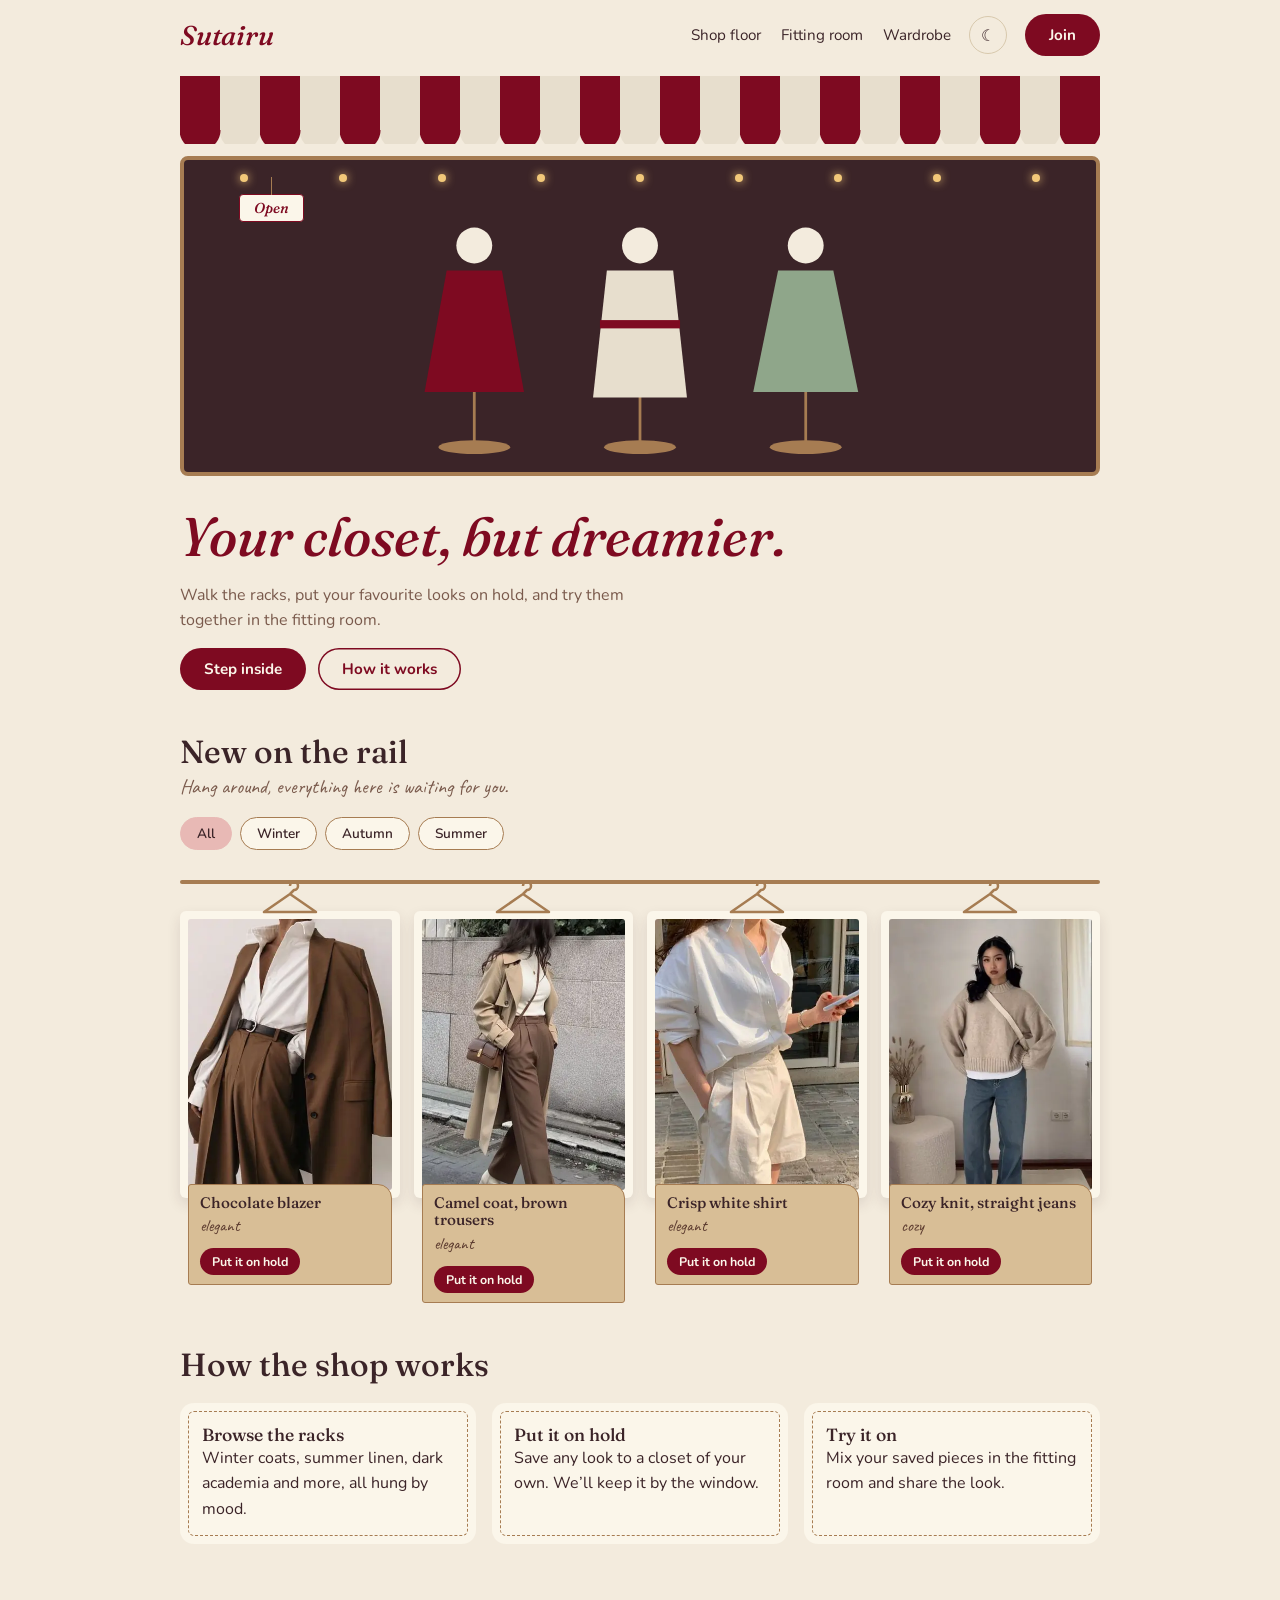
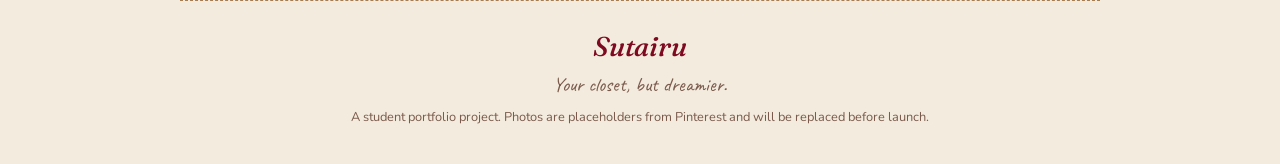
==== index.html @ e68a5284 "first commit" ====
<!DOCTYPE html>
<html lang="en">
<head>
<meta charset="utf-8">
<meta name="viewport" content="width=device-width, initial-scale=1, viewport-fit=cover">
<title>Sutairu: your closet, but dreamier</title>
<link rel="preconnect" href="https://fonts.googleapis.com"><link rel="preconnect" href="https://fonts.gstatic.com" crossorigin>
<link href="https://fonts.googleapis.com/css2?family=Caveat:wght@500&family=Fraunces:ital,wght@0,500;1,500&family=Nunito:wght@400;700&display=swap" rel="stylesheet">
<link rel="stylesheet" href="sutairu.css">
</head>
<body>
<div class="wrap">
  <nav class="nav" aria-label="Main">
    <a class="logo" href="index.html">Sutairu</a>
    <div class="links"><a href="shop.html">Shop floor</a><a href="#fitting">Fitting room</a><a href="#fitting">Wardrobe</a></div>
    <button class="icon-btn" id="theme" aria-label="Switch between day and evening shop">☾</button>
    <a class="btn" href="#fitting">Join</a>
  </nav>

  <header>
    <div class="awning" aria-hidden="true"></div>
    <div class="window">
      <div class="lights" aria-hidden="true"><i></i><i></i><i></i><i></i><i></i><i></i><i></i><i></i><i></i></div>
      <div class="sign">Open</div>
      <svg viewBox="0 0 420 210" role="img" aria-label="Three mannequins wearing a burgundy dress, a cream coat and a sage dress">
        <g stroke="#A67C52" stroke-width="2"><line x1="90" y1="150" x2="90" y2="188"/><line x1="210" y1="150" x2="210" y2="188"/><line x1="330" y1="150" x2="330" y2="188"/></g>
        <g fill="#A67C52"><ellipse cx="90" cy="192" rx="26" ry="5"/><ellipse cx="210" cy="192" rx="26" ry="5"/><ellipse cx="330" cy="192" rx="26" ry="5"/></g>
        <g fill="#F3EBDD"><circle cx="90" cy="46" r="13"/><circle cx="210" cy="46" r="13"/><circle cx="330" cy="46" r="13"/></g>
        <path d="M70 64h40l16 88H54z" fill="#7E0A21"/>
        <path d="M186 64h48l10 92h-68z" fill="#E7DECD"/><rect x="181" y="100" width="58" height="6" fill="#7E0A21"/>
        <path d="M310 64h40l18 88h-76z" fill="#8FA68A"/>
      </svg>
    </div>
    <div class="intro">
      <h1>Your closet, but dreamier.</h1>
      <p>Walk the racks, put your favourite looks on hold, and try them together in the fitting room.</p>
      <div class="row"><a class="btn" href="shop.html">Step inside</a><a class="btn btn--ghost" href="#fitting">How it works</a></div>
    </div>
  </header>

  <main>
    <section class="section" id="shop" aria-labelledby="new-h">
      <h2 id="new-h">New on the rail</h2>
      <p class="hand">Hang around, everything here is waiting for you.</p>
      <div class="chips" role="group" aria-label="Filter by season" style="margin-top:14px">
        <button class="chip" aria-pressed="true" data-f="all">All</button>
        <button class="chip" aria-pressed="false" data-f="winter">Winter</button>
        <button class="chip" aria-pressed="false" data-f="autumn">Autumn</button>
        <button class="chip" aria-pressed="false" data-f="summer">Summer</button>
      </div>
      <div class="rail"></div>
      <div class="shelf" id="shelf">
        <article class="look" data-s="autumn"><svg class="hanger" viewBox="0 0 56 30" aria-hidden="true"><path d="M28 2a4 4 0 1 1 4 4l-4 4L2 28h52L28 10" fill="none" stroke="#A67C52" stroke-width="2.5" stroke-linejoin="round"/></svg>
          <figure><img src="images/thumb/da25.webp" alt="Oversized chocolate-brown blazer over a white shirt with brown trousers" loading="lazy"></figure>
          <div class="tag"><h3>Chocolate blazer</h3><span class="hand">elegant</span><button class="hold" aria-pressed="false">Put it on hold</button></div></article>
        <article class="look" data-s="winter"><svg class="hanger" viewBox="0 0 56 30" aria-hidden="true"><path d="M28 2a4 4 0 1 1 4 4l-4 4L2 28h52L28 10" fill="none" stroke="#A67C52" stroke-width="2.5" stroke-linejoin="round"/></svg>
          <figure><img src="images/thumb/w07.webp" alt="Camel coat with brown trousers and a small crossbody bag" loading="lazy"></figure>
          <div class="tag"><h3>Camel coat, brown trousers</h3><span class="hand">elegant</span><button class="hold" aria-pressed="false">Put it on hold</button></div></article>
        <article class="look" data-s="summer"><svg class="hanger" viewBox="0 0 56 30" aria-hidden="true"><path d="M28 2a4 4 0 1 1 4 4l-4 4L2 28h52L28 10" fill="none" stroke="#A67C52" stroke-width="2.5" stroke-linejoin="round"/></svg>
          <figure><img src="images/thumb/s18.webp" alt="Crisp white shirt with cream shorts, relaxed summer look" loading="lazy"></figure>
          <div class="tag"><h3>Crisp white shirt</h3><span class="hand">elegant</span><button class="hold" aria-pressed="false">Put it on hold</button></div></article>
        <article class="look" data-s="winter"><svg class="hanger" viewBox="0 0 56 30" aria-hidden="true"><path d="M28 2a4 4 0 1 1 4 4l-4 4L2 28h52L28 10" fill="none" stroke="#A67C52" stroke-width="2.5" stroke-linejoin="round"/></svg>
          <figure><img src="images/thumb/w15.webp" alt="Cozy knit sweater with straight jeans and a scarf" loading="lazy"></figure>
          <div class="tag"><h3>Cozy knit, straight jeans</h3><span class="hand">cozy</span><button class="hold" aria-pressed="false">Put it on hold</button></div></article>
      </div>
    </section>

    <section class="section" id="fitting" aria-labelledby="how-h">
      <h2 id="how-h">How the shop works</h2>
      <div class="grid3">
        <div class="stitch"><h3>Browse the racks</h3><p>Winter coats, summer linen, dark academia and more, all hung by mood.</p></div>
        <div class="stitch"><h3>Put it on hold</h3><p>Save any look to a closet of your own. We’ll keep it by the window.</p></div>
        <div class="stitch"><h3>Try it on</h3><p>Mix your saved pieces in the fitting room and share the look.</p></div>
      </div>
    </section>
  </main>

  <footer class="foot">
    <p class="logo" style="margin:0">Sutairu</p>
    <p class="hand">Your closet, but dreamier.</p>
    <p style="font-size:.8rem;color:var(--muted)">A student portfolio project. Photos are placeholders from Pinterest and will be replaced before launch.</p>
  </footer>
</div>
<script>
var root=document.documentElement,tb=document.getElementById('theme');
try{var t=localStorage.getItem('sutairu-theme');if(t)root.setAttribute('data-theme',t)}catch(e){}
tb.onclick=function(){var dark=getComputedStyle(root).getPropertyValue('--bg').trim()==='#2A1418';var n=dark?'light':'dark';root.setAttribute('data-theme',n);try{localStorage.setItem('sutairu-theme',n)}catch(e){}};
document.querySelectorAll('.chip').forEach(function(c){c.onclick=function(){document.querySelectorAll('.chip').forEach(function(x){x.setAttribute('aria-pressed',x===c)});var f=c.dataset.f;document.querySelectorAll('.look').forEach(function(l){l.hidden=f!=='all'&&l.dataset.s!==f})}});
document.querySelectorAll('.hold').forEach(function(b){b.onclick=function(){var on=b.getAttribute('aria-pressed')!=='true';b.setAttribute('aria-pressed',on);b.textContent=on?'On hold for you':'Put it on hold'}});
</script>
</body>
</html>
---- sutairu.css ----
/* Sutairu design system: tokens, then components. Change colours here only. */
:root{--cream:#F3EBDD;--ivory:#FBF6EA;--petal:#F2D5D0;--blush:#E8B9B5;--rosewood:#C98A8A;--velvet:#7E0A21;--caramel:#A67C52;--tissue:#E7DECD;--sage:#8FA68A;--ink:#3B2428;
--bg:var(--cream);--surface:var(--ivory);--text:var(--ink);--muted:#7a5a4c;--accent:var(--velvet);--on-accent:var(--ivory);--line:#d8c9ad;--glow:#F2C879;
--f-head:'Fraunces',Georgia,serif;--f-hand:'Caveat','Segoe Script',cursive;--f-body:'Nunito',system-ui,sans-serif;--r:14px;
box-sizing:border-box;padding-top:env(safe-area-inset-top,0px);padding-bottom:env(safe-area-inset-bottom,0px)}
@media(prefers-color-scheme:dark){:root:not([data-theme="light"]){--bg:#2A1418;--surface:#3B2428;--text:#F3EBDD;--muted:#d9c4b8;--accent:#E8B9B5;--on-accent:#2A1418;--line:#6b4a4f}}
:root[data-theme="dark"]{--bg:#2A1418;--surface:#3B2428;--text:#F3EBDD;--muted:#d9c4b8;--accent:#E8B9B5;--on-accent:#2A1418;--line:#6b4a4f}
*,*::before,*::after{box-sizing:inherit}
html{scroll-behavior:smooth;scroll-padding-top:env(safe-area-inset-top,0px)}
body{margin:0;background:var(--bg);color:var(--text);font:400 16px/1.6 var(--f-body)}
h1,h2,h3{font-family:var(--f-head);font-weight:500;line-height:1.15;margin:0}
h1{font-size:clamp(2.1rem,7vw,3.4rem);font-style:italic;color:var(--accent)}
h2{font-size:clamp(1.5rem,4vw,2rem)}
h3{font-size:1.1rem}
p{margin:0}a{color:var(--accent)}
.wrap{max-width:960px;margin:0 auto;padding:0 20px}
.hand{font-family:var(--f-hand);font-size:1.25rem;color:var(--muted)}
.section{padding:44px 0 0}
/* nav */
.nav{display:flex;align-items:center;gap:18px;padding:14px 0}
.logo{font:italic 500 1.7rem var(--f-head);color:var(--accent);text-decoration:none;margin-right:auto}
.links{display:none;gap:20px}
.links a{color:var(--text);text-decoration:none;font-size:.95rem}
.links a:hover{color:var(--accent)}
@media(min-width:640px){.links{display:flex}}
.icon-btn{background:none;border:1.5px solid var(--line);color:var(--text);border-radius:50%;width:38px;height:38px;font-size:1rem;cursor:pointer}
/* buttons, chips */
.btn{font:700 .95rem var(--f-body);background:var(--accent);color:var(--on-accent);border:0;border-radius:999px;padding:11px 24px;cursor:pointer;text-decoration:none;display:inline-block;transition:transform .2s}
.btn:hover{transform:translateY(-2px) rotate(-1deg)}
.btn--ghost{background:transparent;color:var(--accent);box-shadow:inset 0 0 0 1.5px var(--accent)}
.btn:focus-visible,.chip:focus-visible,.icon-btn:focus-visible,.hold:focus-visible,.field:focus-visible{outline:3px solid var(--blush);outline-offset:2px}
.chips{display:flex;flex-wrap:wrap;gap:8px}
.chip{font:600 .85rem var(--f-body);background:var(--surface);color:var(--text);border:1.5px solid var(--caramel);border-radius:999px;padding:6px 16px;cursor:pointer}
.chip[aria-pressed="true"]{background:var(--blush);border-color:var(--blush);color:#3B2428}
.field{font:400 1rem var(--f-body);background:var(--surface);color:var(--text);border:1.5px solid var(--line);border-radius:10px;padding:10px 14px;width:100%}
/* stitched card */
.stitch{background:var(--surface);border-radius:var(--r);padding:22px;outline:1.5px dashed var(--caramel);outline-offset:-9px}
.grid3{display:grid;gap:16px;margin-top:20px}
@media(min-width:700px){.grid3{grid-template-columns:repeat(3,1fr)}}
/* shop window */
.awning{height:54px;margin-top:6px;position:relative;background:repeating-linear-gradient(90deg,var(--velvet) 0 40px,var(--tissue) 40px 80px)}
.awning::after{content:"";position:absolute;left:0;right:0;bottom:-14px;height:14px;background:radial-gradient(circle at 20px 0,var(--velvet) 20px,transparent 21px) 0 0/80px 14px,radial-gradient(circle at 60px 0,var(--tissue) 20px,transparent 21px) 0 0/80px 14px}
.window{margin-top:26px;background:#3B2428;border:4px solid var(--caramel);border-radius:8px;position:relative;padding:14px 10px 0;overflow:hidden}
.lights{display:flex;justify-content:space-around}
.lights i{width:8px;height:8px;border-radius:50%;background:var(--glow);box-shadow:0 0 10px var(--glow);animation:twinkle 2.4s ease-in-out infinite}
.lights i:nth-child(odd){animation-delay:1.2s}
.window svg{display:block;width:100%;height:auto;max-height:290px}
.sign{position:absolute;top:34px;left:6%;transform-origin:50% -18px;animation:sway 4s ease-in-out infinite;background:var(--ivory);color:#7E0A21;font:italic 500 .9rem var(--f-head);border:1px solid #7E0A21;border-radius:4px;padding:4px 14px}
.sign::before{content:"";position:absolute;left:50%;top:-18px;height:18px;border-left:1.5px solid var(--caramel)}
.intro{padding:30px 0 0;display:grid;gap:14px;justify-items:start}
.intro p{max-width:46ch;color:var(--muted)}
.row{display:flex;flex-wrap:wrap;gap:12px}
/* hanging looks */
.rail{border-top:4px solid var(--caramel);margin-top:30px;border-radius:2px}
.shelf{display:grid;grid-template-columns:repeat(2,1fr);gap:20px 14px}
@media(min-width:700px){.shelf{grid-template-columns:repeat(4,1fr)}}
.look{transform-origin:50% 0}
.look:hover{animation:sway 1.6s ease-in-out}
.look[hidden]{display:none}
.hanger{display:block;margin:0 auto -3px;width:56px;height:30px}
.look figure{margin:0;background:var(--surface);padding:8px;border-radius:6px;box-shadow:0 6px 14px #3b24281f}
.look img{display:block;width:100%;aspect-ratio:3/4;object-fit:cover;border-radius:3px}
.tag{position:relative;display:flex;flex-direction:column;gap:2px;background:#D8BE96;color:#3B2428;border:1px solid var(--caramel);border-radius:3px 14px 3px 3px;padding:9px 11px;margin:-14px 8px 0}
.tag h3{font-size:.95rem}
.tag .hand{font-size:1.05rem;color:#5b3a2e}
.hold{font:700 .78rem var(--f-body);background:#7E0A21;color:#FBF6EA;border:0;border-radius:999px;padding:5px 12px;margin-top:6px;cursor:pointer;align-self:flex-start}
.hold[aria-pressed="true"]{background:#8FA68A;color:#2A1418}
/* footer */
.foot{border-top:1.5px dashed var(--caramel);margin-top:56px;padding:28px 0 36px;text-align:center;display:grid;gap:6px}
@keyframes sway{0%,100%{transform:rotate(-2.5deg)}50%{transform:rotate(2.5deg)}}
@keyframes twinkle{0%,100%{opacity:1}50%{opacity:.35}}
@media(prefers-reduced-motion:reduce){*{animation:none!important;transition:none!important}}
/* shop floor */
.bar{display:flex;flex-wrap:wrap;gap:10px;align-items:center;margin-top:16px}
.bar .field{width:auto;padding:7px 12px;font-size:.9rem}
.count{margin-left:auto;font-size:.85rem;color:var(--muted)}
.pill{font:700 .85rem var(--f-body);border:1.5px solid var(--caramel);border-radius:999px;padding:5px 14px;background:var(--surface);color:var(--text);white-space:nowrap}
.feed{column-count:2;column-gap:14px;margin-top:26px}
@media(min-width:700px){.feed{column-count:3}}
@media(min-width:960px){.feed{column-count:4}}
.feed .look{break-inside:avoid;margin-bottom:22px}
.feed .look img{aspect-ratio:auto;height:auto}
.feed .look figure button{display:block;width:100%;padding:0;border:0;background:none;cursor:zoom-in}
.chip--static{cursor:default;font-size:.78rem;padding:3px 12px}
.btn[disabled]{opacity:.45;cursor:not-allowed;transform:none}
/* look popup: the display table */
.modal{border:0;padding:0;background:transparent;color:var(--text);width:min(880px,94vw);max-width:none;max-height:92vh;overflow:visible}
.modal::backdrop{background:#2a1418d9}
.modal-in{position:relative;display:grid;gap:22px;padding:28px;max-height:90vh;overflow:auto}
@media(min-width:720px){.modal-in{grid-template-columns:minmax(0,5fr) minmax(0,6fr)}}
.modal-in .x{position:absolute;top:14px;right:14px;z-index:2}
.polaroid{position:relative;background:#fff;padding:10px 10px 40px;box-shadow:0 8px 20px #2a141844;transform:rotate(-2.5deg);align-self:start}
.polaroid img{display:block;width:100%;height:auto;max-height:68vh;object-fit:contain;background:#f3ebdd}
.polaroid span{position:absolute;left:0;right:0;bottom:8px;text-align:center;font:500 1.3rem var(--f-hand);color:#7E0A21}
.det{display:grid;gap:14px;align-content:start}
.dots{display:flex;gap:8px}
.dots i{width:22px;height:22px;border-radius:50%;border:1.5px solid var(--caramel)}
.more{display:flex;gap:8px;margin-top:4px}
.more button{width:64px;padding:0;border:0;border-radius:4px;overflow:hidden;cursor:pointer;background:none}
.more img{display:block;width:100%;height:84px;object-fit:cover}
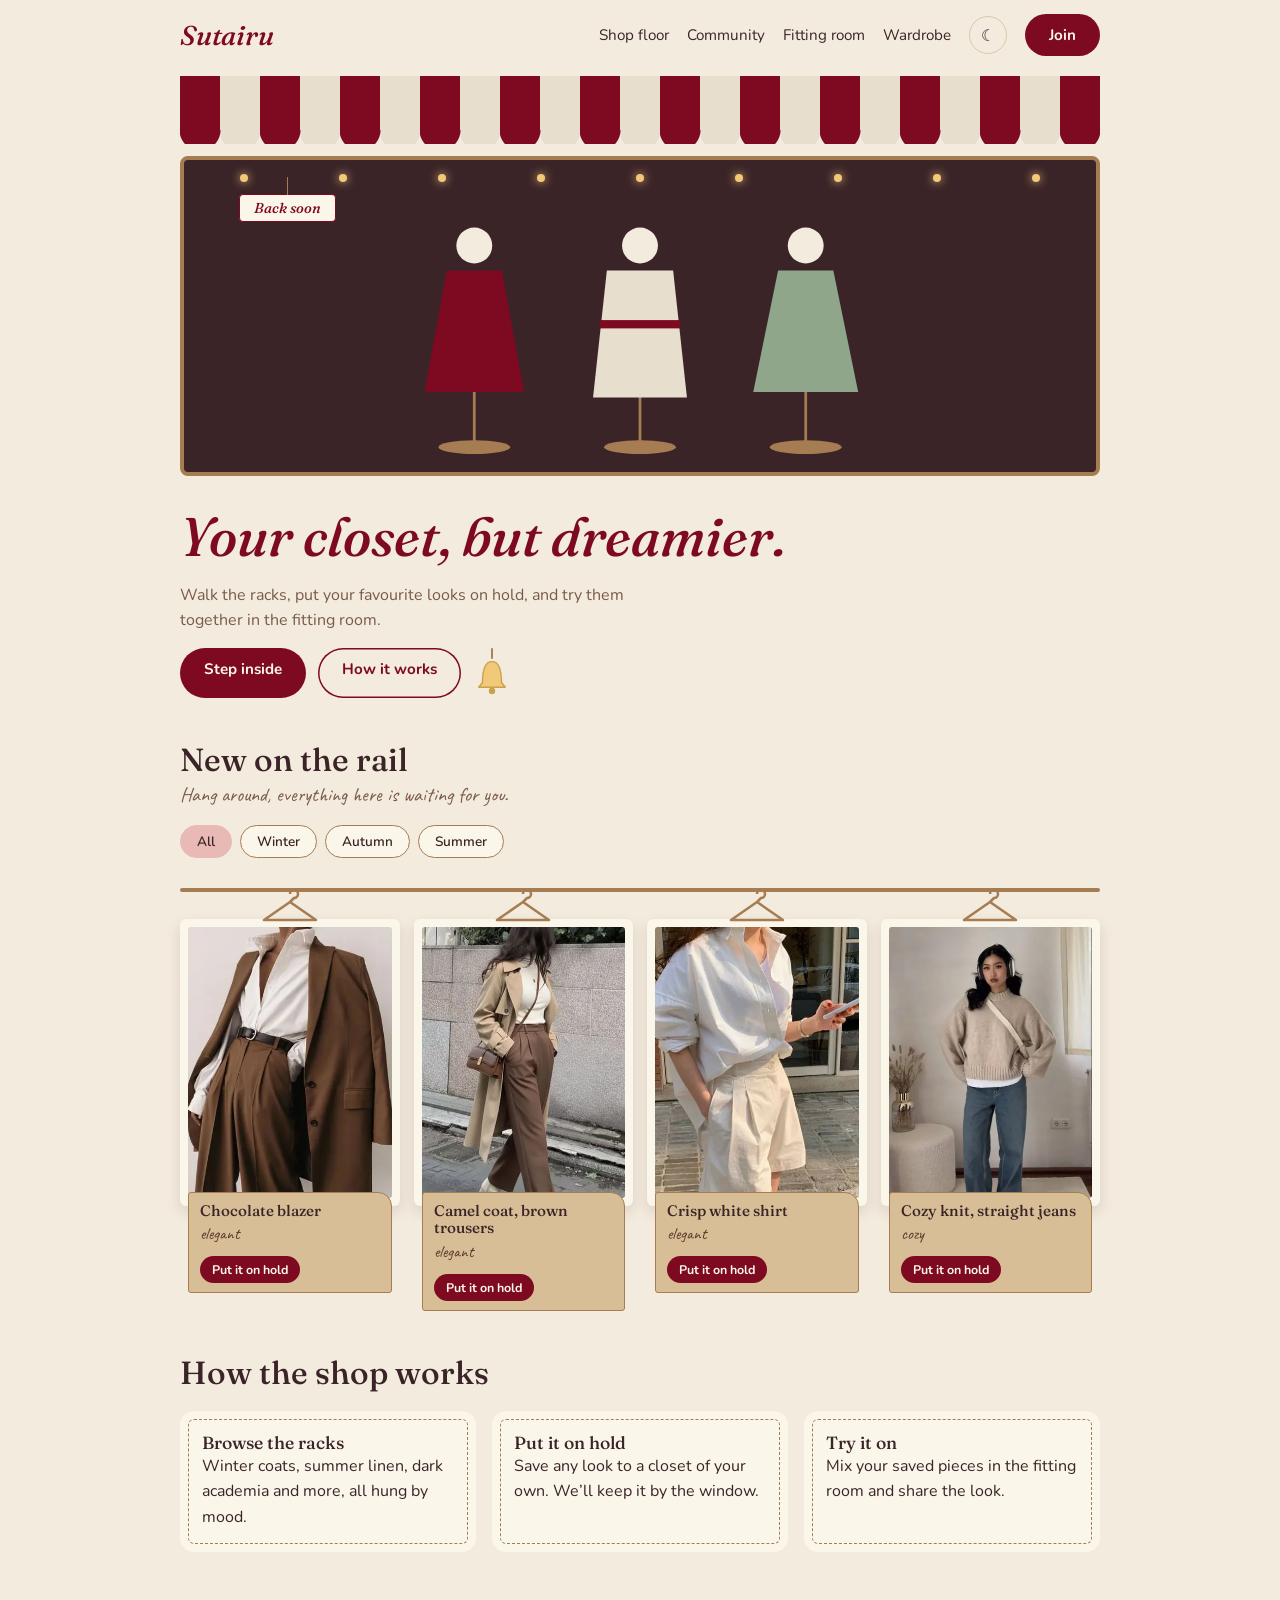
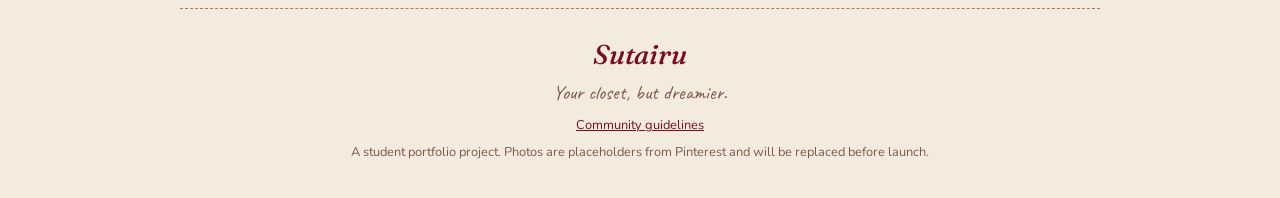
==== commit eb809431: "fifth updated" ====
--- a/index.html
+++ b/index.html
@@ -4,17 +4,22 @@
 <meta charset="utf-8">
 <meta name="viewport" content="width=device-width, initial-scale=1, viewport-fit=cover">
 <title>Sutairu: your closet, but dreamier</title>
+<meta name="description" content="Sutairu is a little fashion boutique on the internet. Browse looks, put favourites on hold, and try them together in the fitting room.">
+<meta name="theme-color" content="#F3EBDD">
+<link rel="icon" href="favicon.svg" type="image/svg+xml">
+<meta property="og:type" content="website"><meta property="og:site_name" content="Sutairu"><meta property="og:title" content="Sutairu: your closet, but dreamier"><meta property="og:description" content="Sutairu is a little fashion boutique on the internet. Browse looks, put favourites on hold, and try them together in the fitting room."><meta property="og:image" content="https://YOUR-SITE-URL/og.png"><meta name="twitter:card" content="summary_large_image">
 <link rel="preconnect" href="https://fonts.googleapis.com"><link rel="preconnect" href="https://fonts.gstatic.com" crossorigin>
 <link href="https://fonts.googleapis.com/css2?family=Caveat:wght@500&family=Fraunces:ital,wght@0,500;1,500&family=Nunito:wght@400;700&display=swap" rel="stylesheet">
 <link rel="stylesheet" href="sutairu.css">
+<script>try{if(sessionStorage.getItem("sutairu-opened"))document.documentElement.classList.add("seen");else sessionStorage.setItem("sutairu-opened","1")}catch(e){}</script>
 </head>
-<body>
+<body class="home">
 <div class="wrap">
   <nav class="nav" aria-label="Main">
     <a class="logo" href="index.html">Sutairu</a>
-    <div class="links"><a href="shop.html">Shop floor</a><a href="#fitting">Fitting room</a><a href="#fitting">Wardrobe</a></div>
+    <div class="links"><a href="shop.html">Shop floor</a><a href="community.html">Community</a><a href="fitting-room.html">Fitting room</a><a href="wardrobe.html">Wardrobe</a></div>
     <button class="icon-btn" id="theme" aria-label="Switch between day and evening shop">☾</button>
-    <a class="btn" href="#fitting">Join</a>
+    <a class="btn" href="join.html">Join</a>
   </nav>
 
   <header>
@@ -34,7 +39,7 @@
     <div class="intro">
       <h1>Your closet, but dreamier.</h1>
       <p>Walk the racks, put your favourite looks on hold, and try them together in the fitting room.</p>
-      <div class="row"><a class="btn" href="shop.html">Step inside</a><a class="btn btn--ghost" href="#fitting">How it works</a></div>
+      <div class="row"><a class="btn" href="shop.html">Step inside</a><a class="btn btn--ghost" href="#fitting">How it works</a><button class="bell" id="bell" aria-label="Ring the shop bell"><svg viewBox="0 0 40 52" aria-hidden="true"><line x1="20" y1="0" x2="20" y2="11" stroke="#A67C52" stroke-width="2"/><path d="M10 36Q10 14 20 14Q30 14 30 36L34 41H6Z" fill="#F2C879" stroke="#C9A24A" stroke-width="1.5" stroke-linejoin="round"/><circle cx="20" cy="45" r="3.4" fill="#C9A24A"/></svg></button></div>
     </div>
   </header>
 
@@ -78,6 +83,7 @@
   <footer class="foot">
     <p class="logo" style="margin:0">Sutairu</p>
     <p class="hand">Your closet, but dreamier.</p>
+    <p style="font-size:.8rem;color:var(--muted)"><a href="guidelines.html">Community guidelines</a></p>
     <p style="font-size:.8rem;color:var(--muted)">A student portfolio project. Photos are placeholders from Pinterest and will be replaced before launch.</p>
   </footer>
 </div>
@@ -87,6 +93,10 @@
 tb.onclick=function(){var dark=getComputedStyle(root).getPropertyValue('--bg').trim()==='#2A1418';var n=dark?'light':'dark';root.setAttribute('data-theme',n);try{localStorage.setItem('sutairu-theme',n)}catch(e){}};
 document.querySelectorAll('.chip').forEach(function(c){c.onclick=function(){document.querySelectorAll('.chip').forEach(function(x){x.setAttribute('aria-pressed',x===c)});var f=c.dataset.f;document.querySelectorAll('.look').forEach(function(l){l.hidden=f!=='all'&&l.dataset.s!==f})}});
 document.querySelectorAll('.hold').forEach(function(b){b.onclick=function(){var on=b.getAttribute('aria-pressed')!=='true';b.setAttribute('aria-pressed',on);b.textContent=on?'On hold for you':'Put it on hold'}});
+var bell=document.getElementById('bell');
+function ring(){bell.classList.remove('ring');void bell.offsetWidth;bell.classList.add('ring')}
+bell.onclick=ring;setTimeout(ring,700);
+var hr=new Date().getHours();document.querySelector('.sign').textContent=(hr>=9&&hr<22)?'Open':'Back soon';
 </script>
 </body>
 </html>
--- a/sutairu.css
+++ b/sutairu.css
@@ -98,3 +98,110 @@
 .more{display:flex;gap:8px;margin-top:4px}
 .more button{width:64px;padding:0;border:0;border-radius:4px;overflow:hidden;cursor:pointer;background:none}
 .more img{display:block;width:100%;height:84px;object-fit:cover}
+/* membership and wardrobe */
+.form{display:grid;gap:14px;width:100%;max-width:400px;padding:26px}
+.form label{display:grid;gap:5px;font-weight:700;font-size:.9rem}
+.form label[hidden]{display:none}
+.mcard{position:relative;display:flex;flex-direction:column;gap:2px;width:100%;max-width:380px;min-height:210px;padding:22px;border-radius:14px;background:#7E0A21;color:#F7F0E3;box-shadow:0 10px 24px #2a141840}
+.mcard i{width:40px;height:30px;border-radius:5px;background:#A67C52;margin-bottom:10px}
+.mcard .hand{color:#E8B9B5}
+.mcard h2{font-style:italic;margin-top:auto;color:#F7F0E3}
+.mcard p{margin:0}
+.closet-grid{display:grid;gap:16px}
+@media(min-width:700px){.closet-grid{grid-template-columns:repeat(2,1fr)}}
+.thumbs{display:grid;grid-template-columns:repeat(4,1fr);gap:6px;margin:12px 0}
+.th{position:relative}
+.th img{display:block;width:100%;aspect-ratio:3/4;object-fit:cover;border-radius:4px}
+.th button{position:absolute;top:3px;right:3px;width:22px;height:22px;border-radius:50%;border:0;background:#7E0A21;color:#FBF6EA;font-size:.9rem;line-height:1;cursor:pointer}
+/* search and shopping */
+.search{max-width:520px;font-size:1.05rem;padding:12px 18px;border-radius:999px}
+.chip--sm{font-size:.78rem;padding:3px 12px}
+a.chip{display:inline-block;text-decoration:none}
+.swatches{display:flex;flex-wrap:wrap;gap:7px;align-items:center}
+.dot{width:26px;height:26px;padding:0;border-radius:50%;border:1.5px solid var(--caramel);cursor:pointer}
+.dot[aria-pressed="true"]{outline:3px solid var(--accent);outline-offset:2px}
+.dot:focus-visible{outline:3px solid var(--blush);outline-offset:2px}
+.shopbox{display:grid;gap:6px}
+.shopbox summary{list-style:none;cursor:pointer;justify-self:start}
+.shopbox summary::-webkit-details-marker{display:none}
+.piece{display:flex;flex-wrap:wrap;justify-content:space-between;align-items:center;gap:6px 12px;padding:8px 0;border-bottom:1px dashed var(--line);color:var(--text);text-decoration:none}
+.fine{font-size:.78rem;color:var(--muted)}
+/* fitting room */
+.fit{display:grid;gap:22px;margin-top:16px}
+@media(min-width:900px){.fit{grid-template-columns:190px minmax(0,1fr) 250px;align-items:start}.stage{order:0}}
+.stage{position:relative;padding:30px 9% 0;order:-1}
+.stage::before{content:"";position:absolute;left:0;right:0;top:8px;height:6px;border-radius:3px;background:var(--caramel)}
+.curtain{position:absolute;top:14px;bottom:70px;width:8%;background:repeating-linear-gradient(90deg,#7E0A21 0 10px,#5E0719 10px 14px);border-radius:0 0 30px 30px}
+.curtain.l{left:0}.curtain.r{right:0}
+.mirror{border:6px solid var(--caramel);border-radius:50% 50% 12px 12px / 20% 20% 12px 12px;overflow:hidden;background:#FBF6EA;box-shadow:0 10px 26px #2a141833}
+.board{position:relative;aspect-ratio:3/4;touch-action:none;user-select:none;-webkit-user-select:none}
+.board .empty{position:absolute;inset:0;display:grid;place-items:center;text-align:center;padding:30px;color:#8A6A4A;pointer-events:none;margin:0}
+.board .empty[hidden]{display:none}
+.it{position:absolute;cursor:grab}
+.it:focus-visible{outline:3px solid #E8B9B5;outline-offset:3px}
+.it img{display:block;box-sizing:border-box;width:100%;height:auto;pointer-events:none;border:4px solid #fff;background:#fff;box-shadow:0 4px 12px #2a141844}
+.it.sel{outline:2px dashed #7E0A21;outline-offset:3px}
+.it .h{position:absolute;display:none;width:30px;height:30px;padding:0;border:0;border-radius:50%;background:#7E0A21;color:#FBF6EA;font-size:1rem;line-height:1;cursor:pointer}
+.it.sel .h{display:block}
+.h.tw{right:-15px;bottom:-15px;cursor:nwse-resize;touch-action:none}
+.h.del{right:-15px;top:-15px}
+.tools{display:flex;flex-wrap:wrap;gap:8px;justify-content:center;margin-top:16px}
+.tools .btn{padding:8px 16px;font-size:.85rem}
+.rack2{display:flex;gap:8px;overflow-x:auto;padding-bottom:6px}
+.rack2 button{flex:0 0 76px;padding:0;border:2px solid transparent;border-radius:6px;background:var(--surface);cursor:grab;overflow:hidden}
+.rack2 button:hover{border-color:var(--blush)}
+.rack2 img{display:block;width:100%;aspect-ratio:3/4;object-fit:cover}
+@media(min-width:900px){.rack2{display:grid;grid-template-columns:repeat(2,1fr);max-height:640px;overflow-y:auto}.rack2 button{flex:none}}
+.side{display:grid;gap:14px;align-content:start}
+@media(min-width:900px){.stage{order:0}}
+/* handles live in one top layer so no look can cover them */
+.it .h{display:none}
+.it.sel{outline:0}
+.selui{position:absolute;box-sizing:border-box;border:2px dashed #7E0A21;pointer-events:none}
+.selui[hidden]{display:none}
+.selui .h{position:absolute;display:block;width:30px;height:30px;padding:0;border:0;border-radius:50%;background:#7E0A21;color:#FBF6EA;font-size:1rem;line-height:1;cursor:pointer;pointer-events:auto}
+.fit{grid-template-columns:minmax(0,1fr)}
+.fit>*{min-width:0}
+@media(min-width:900px){.fit{grid-template-columns:190px minmax(0,1fr) 250px}}
+@media(min-width:900px){.fit{grid-template-columns:210px minmax(0,1fr) 250px}}
+#src{font-size:.85rem;padding:8px 10px}
+/* community */
+.links{display:flex;flex-wrap:wrap;gap:4px 18px;order:3;flex-basis:100%;font-size:.92rem}
+.nav{flex-wrap:wrap}
+@media(min-width:640px){.links{order:0;flex-basis:auto;font-size:1rem}}
+.modal.small{width:min(460px,94vw)}
+.stitch.pad{display:grid;gap:14px;padding:26px}
+.stitch.pad label{display:grid;gap:5px;font-weight:700;font-size:.9rem}
+textarea.field{resize:vertical;font-family:var(--f-body)}
+.form label.check{display:flex;gap:10px;align-items:flex-start;font-weight:400}
+.form label.check input{margin-top:4px}
+.mine-row{display:flex;gap:14px;align-items:center;padding:12px 0;border-bottom:1px dashed var(--line)}
+.linklike{justify-self:start;background:none;border:0;padding:0;color:var(--muted);font:inherit;font-size:.82rem;text-decoration:underline;cursor:pointer}
+.fix{background:#F2C879;color:#3B2428;padding:1px 6px;border-radius:4px}
+[hidden]{display:none!important}
+/* follows */
+a.hold{display:inline-block;text-decoration:none}
+.tag a:not(.hold){color:#7E0A21}
+#fb[aria-pressed="true"]{background:transparent;color:var(--accent);box-shadow:inset 0 0 0 1.5px var(--accent)}
+/* ---- whimsy pass ---- */
+@keyframes idle{0%,100%{transform:rotate(-1.2deg)}50%{transform:rotate(1.2deg)}}
+.look .hanger{transform-origin:50% 0;animation:idle 5s ease-in-out infinite}
+.look:nth-child(2n) .hanger{animation-delay:-1.6s}
+.look:nth-child(3n) .hanger{animation-delay:-3.2s}
+@keyframes ring{0%{transform:rotate(0)}15%{transform:rotate(18deg)}30%{transform:rotate(-15deg)}45%{transform:rotate(10deg)}60%{transform:rotate(-6deg)}75%{transform:rotate(3deg)}100%{transform:rotate(0)}}
+.bell{background:none;border:0;padding:0;width:38px;height:50px;cursor:pointer;align-self:flex-start}
+.bell svg{display:block;width:100%;height:100%;transform-origin:50% 0}
+.bell.ring svg{animation:ring 1.2s ease-in-out}
+.bell:focus-visible{outline:3px solid var(--blush);outline-offset:2px;border-radius:6px}
+:root[data-theme="dark"] .lights i{box-shadow:0 0 16px var(--glow),0 0 34px #F2C87988}
+@media(prefers-color-scheme:dark){:root:not([data-theme="light"]) .lights i{box-shadow:0 0 16px var(--glow),0 0 34px #F2C87988}}
+/* curtains part when you first step into the shop (once per visit, Storefront only) */
+@keyframes partL{to{transform:translateX(-101%);visibility:hidden}}
+@keyframes partR{to{transform:translateX(101%);visibility:hidden}}
+body.home::before,body.home::after{content:"";position:fixed;top:0;bottom:0;width:50.5%;z-index:1000;pointer-events:none;background:repeating-linear-gradient(90deg,#7E0A21 0 14px,#5E0719 14px 19px);animation-duration:1s;animation-delay:.25s;animation-timing-function:cubic-bezier(.7,0,.2,1);animation-fill-mode:forwards}
+body.home::before{left:0;animation-name:partL}
+body.home::after{right:0;animation-name:partR}
+html.seen body.home::before,html.seen body.home::after{display:none}
+@media(prefers-reduced-motion:reduce){body.home::before,body.home::after{display:none}}
+/* 404 */
+.lost{min-height:60vh;display:grid;place-content:center;justify-items:center;gap:16px;text-align:center;padding:40px 0}
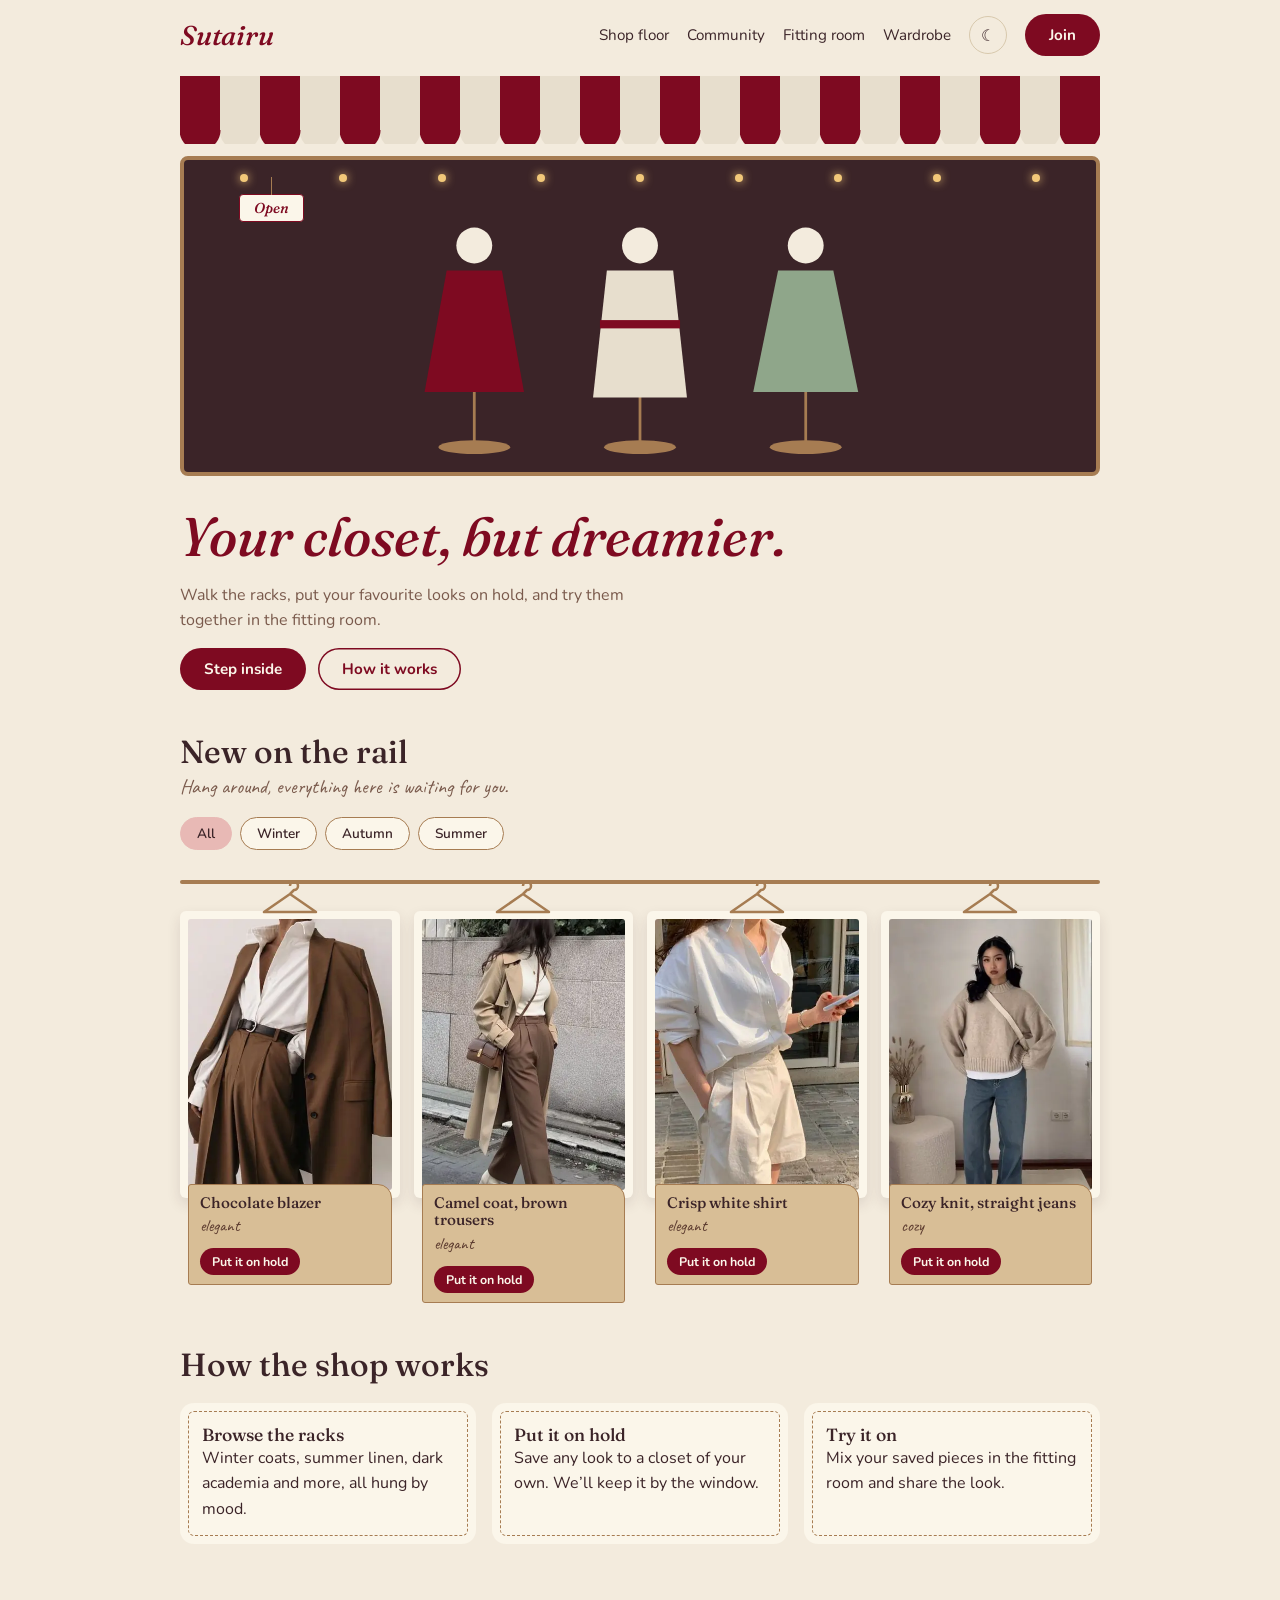
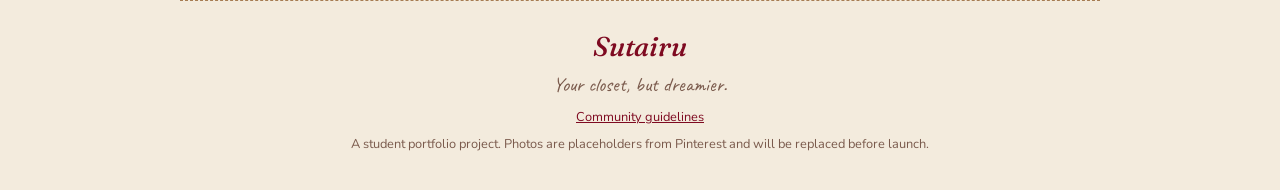
==== commit 7b32d209: "seveth updated" ====
--- a/index.html
+++ b/index.html
@@ -39,7 +39,7 @@
     <div class="intro">
       <h1>Your closet, but dreamier.</h1>
       <p>Walk the racks, put your favourite looks on hold, and try them together in the fitting room.</p>
-      <div class="row"><a class="btn" href="shop.html">Step inside</a><a class="btn btn--ghost" href="#fitting">How it works</a><button class="bell" id="bell" aria-label="Ring the shop bell"><svg viewBox="0 0 40 52" aria-hidden="true"><line x1="20" y1="0" x2="20" y2="11" stroke="#A67C52" stroke-width="2"/><path d="M10 36Q10 14 20 14Q30 14 30 36L34 41H6Z" fill="#F2C879" stroke="#C9A24A" stroke-width="1.5" stroke-linejoin="round"/><circle cx="20" cy="45" r="3.4" fill="#C9A24A"/></svg></button></div>
+      <div class="row"><a class="btn" href="shop.html">Step inside</a><a class="btn btn--ghost" href="#fitting">How it works</a><line x1="20" y1="0" x2="20" y2="11" stroke="#A67C52" stroke-width="2"/><path d="M10 36Q10 14 20 14Q30 14 30 36L34 41H6Z" fill="#F2C879" stroke="#C9A24A" stroke-width="1.5" stroke-linejoin="round"/><circle cx="20" cy="45" r="3.4" fill="#C9A24A"/></svg></button></div>
     </div>
   </header>
 
--- a/sutairu.css
+++ b/sutairu.css
@@ -205,3 +205,15 @@
 @media(prefers-reduced-motion:reduce){body.home::before,body.home::after{display:none}}
 /* 404 */
 .lost{min-height:60vh;display:grid;place-content:center;justify-items:center;gap:16px;text-align:center;padding:40px 0}
+
+/* eraser */
+.erase-tools{align-items:center}
+.erase-tools[hidden]{display:none}
+.erase-tools label{display:inline-flex;align-items:center;gap:6px}
+.it.cut img{border:0;background:transparent;box-shadow:none;filter:drop-shadow(0 4px 8px #2a141855)}
+.it .ec{position:absolute;left:0;top:0;width:100%;height:100%;pointer-events:none;filter:drop-shadow(0 4px 8px #2a141855)}
+.board.erasing{cursor:crosshair}
+.board.erasing .it.erasing{background:repeating-conic-gradient(#e6dcc8 0 25%,#faf5e8 0 50%) 0 0/16px 16px}
+.board.erasing .selui .h{display:none}
+.ring{position:absolute;border:2px solid #7E0A21;border-radius:50%;pointer-events:none;transform:translate(-50%,-50%);z-index:1000;box-sizing:border-box}
+.ring[hidden]{display:none}
